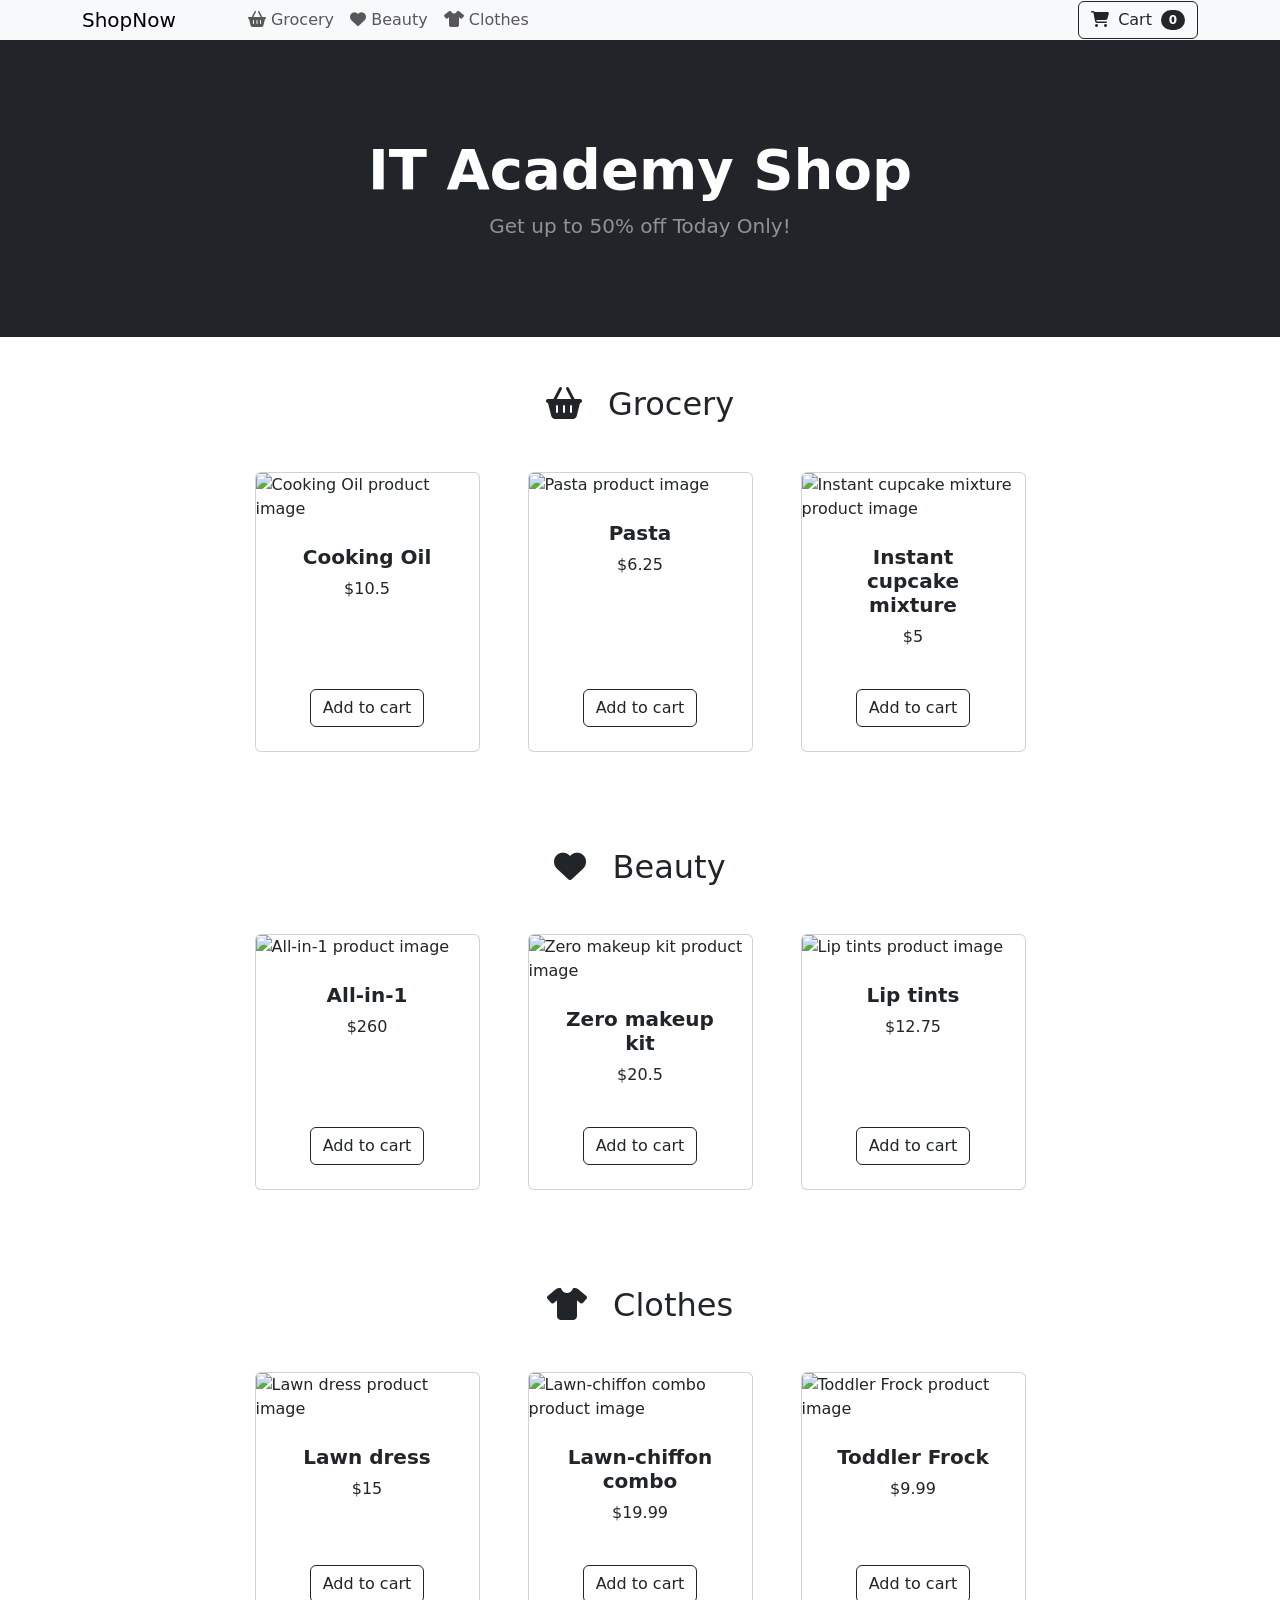
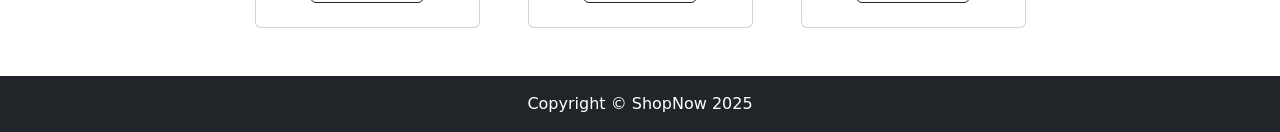
==== index.html @ 82473263 "Execici 7:  Restar i sumar productes del carret" ====
<!DOCTYPE html>
<html lang="en">

<head>
	<meta charset="utf-8" />
	<meta name="viewport" content="width=device-width, initial-scale=1, shrink-to-fit=no" />
	<meta name="description" content="ShopNow - Your one-stop shop for grocery, beauty and clothes" />
	<meta name="author" content="IT Academy" />
	<meta name="theme-color" content="#212529" />
	<title>ShopNow - Online Shopping</title>
	<!-- Favicon-->
	<link rel="icon" type="image/x-icon" href="images/favicon.ico" />
	<link href="https://cdn.jsdelivr.net/npm/bootstrap@5.3.0/dist/css/bootstrap.min.css" rel="stylesheet"
		integrity="sha384-9ndCyUaIbzAi2FUVXJi0CjmCapSmO7SnpJef0486qhLnuZ2cdeRhO02iuK6FUUVM" crossorigin="anonymous">

	<!-- Fontawesome icons-->
	<link rel="stylesheet" href="https://cdnjs.cloudflare.com/ajax/libs/font-awesome/6.4.0/css/all.min.css"
		integrity="sha512-iecdLmaskl7CVkqkXNQ/ZH/XLlvWZOJyj7Yy7tcenmpD1ypASozpmT/E0iPtmFIB46ZmdtAc9eNBvH0H/ZpiBw=="
		crossorigin="anonymous" referrerpolicy="no-referrer" />
	<link rel="stylesheet" href="css/styles.css">
</head>

<body>
	<!-- Skip Navigation -->
	<a href="#main-content" class="skip-link visually-hidden-focusable">Skip to main content</a>

	<!-- Navigation-->
	<header class="primary-header">
		<nav class="navbar py-3 py-lg-0 navbar-light bg-light navbar-expand-lg" id="main-nav">
			<div class="container">
				<a class="navbar-brand" href="#!" aria-label="ShopNow Home">ShopNow</a>

				<aside class="shopping-cart-wrapper d-flex flex-row order-lg-last align-items-center">
					<button class="navbar-toggler order-last" type="button" data-bs-toggle="collapse"
						data-bs-target="#navbar" aria-expanded="false" aria-controls="navbar"
						aria-label="Toggle navigation">
						<span class="navbar-toggler-icon"></span>
					</button>

					<div class="navbar-nav me-3 me-lg-0 d-flex flex-row align-items-center">
						<button class="btn btn-outline-dark cart-button" type="button" data-bs-toggle="modal"
							data-bs-target="#cartModal" data-bs-auto-close="outside" aria-label="Open shopping cart">
							<i class="fas fa-shopping-cart me-1" aria-hidden="true"></i>
							<span>Cart</span>
							<span class="badge bg-dark text-white ms-1 rounded-pill" id="count_product">0</span>
						</button>
					</div>
				</aside>

				<nav id="navbar" class="navbar-collapse collapse">
					<ul class="navbar-nav me-auto mb-4 mb-lg-0 ms-lg-5">
						<li class="nav-item">
							<a class="nav-link" href="#grocery">
								<i class="fas fa-shopping-basket" aria-hidden="true"></i>
								<span>Grocery</span>
							</a>
						</li>
						<li class="nav-item">
							<a class="nav-link" href="#beauty">
								<i class="fas fa-heart" aria-hidden="true"></i>
								<span>Beauty</span>
							</a>
						</li>
						<li class="nav-item">
							<a class="nav-link" href="#clothes">
								<i class="fas fa-tshirt" aria-hidden="true"></i>
								<span>Clothes</span>
							</a>
						</li>
					</ul>
				</nav>
			</div>
		</nav>
	</header>

	<main id="main-content">
		<!-- Hero Section -->
		<section class="hero bg-dark py-5" aria-label="Promotional banner">
			<div class="container px-4 px-lg-5 my-5">
				<div class="text-center text-white">
					<h1 class="display-4 fw-bolder">IT Academy Shop</h1>
					<p class="lead fw-normal text-white-50 mb-0">Get up to 50% off Today Only!</p>
				</div>
			</div>
		</section>

		<!-- Product Sections -->
		<article class="product-section pt-5" id="grocery">
			<h2 class="text-center">
				<i class="fas fa-shopping-basket pe-3" aria-hidden="true"></i>
				<span>Grocery</span>
			</h2>
			<div class="container px-4 px-lg-5 mt-5">
				<div class="row gx-4 gx-lg-5 row-cols-2 row-cols-md-3 row-cols-xl-4 justify-content-center">
					<!-- Product Cards -->
					<div class="col mb-5">
						<article class="card product-card h-100">
							<img class="card-img-top" src="./images/product.svg" alt="Cooking Oil product image"
								loading="lazy" />
							<div class="card-body p-4">
								<div class="text-center">
									<h3 class="h5 fw-bolder">Cooking Oil</h3>
									<p class="price">$10.5</p>
								</div>
							</div>
							<div class="card-footer p-4 pt-0 border-top-0 bg-transparent">
								<div class="text-center">
									<button type="button" class="btn btn-outline-dark add-to-cart" data-product-id="1"
										aria-label="Add Cooking Oil to cart">
										Add to cart
									</button>
								</div>
							</div>
						</article>
					</div>
					<div class="col mb-5">
						<article class="card product-card h-100">
							<img class="card-img-top" src="./images/product.svg" alt="Pasta product image"
								loading="lazy" />
							<div class="card-body p-4">
								<div class="text-center">
									<h3 class="h5 fw-bolder">Pasta</h3>
									<p class="price">$6.25</p>
								</div>
							</div>
							<div class="card-footer p-4 pt-0 border-top-0 bg-transparent">
								<div class="text-center">
									<button type="button" class="btn btn-outline-dark add-to-cart" data-product-id="2"
										aria-label="Add Pasta to cart">
										Add to cart
									</button>
								</div>
							</div>
						</article>
					</div>
					<div class="col mb-5">
						<article class="card product-card h-100">
							<img class="card-img-top" src="./images/product.svg"
								alt="Instant cupcake mixture product image" loading="lazy" />
							<div class="card-body p-4">
								<div class="text-center">
									<h3 class="h5 fw-bolder">Instant cupcake mixture</h3>
									<p class="price">$5</p>
								</div>
							</div>
							<div class="card-footer p-4 pt-0 border-top-0 bg-transparent">
								<div class="text-center">
									<button type="button" class="btn btn-outline-dark add-to-cart" data-product-id="3"
										aria-label="Add Instant cupcake mixture to cart">
										Add to cart
									</button>
								</div>
							</div>
						</article>
					</div>
				</div>
			</div>
		</article>
		<article class="product-section pt-5" id="beauty">
			<h2 class="text-center">
				<i class="fas fa-heart pe-3" aria-hidden="true"></i>
				<span>Beauty</span>
			</h2>
			<div class="container px-4 px-lg-5 mt-5">
				<div class="row gx-4 gx-lg-5 row-cols-2 row-cols-md-3 row-cols-xl-4 justify-content-center">
					<!-- Product Cards -->
					<div class="col mb-5">
						<article class="card product-card h-100">
							<img class="card-img-top" src="./images/product.svg" alt="All-in-1 product image"
								loading="lazy" />
							<div class="card-body p-4">
								<div class="text-center">
									<h3 class="h5 fw-bolder">All-in-1</h3>
									<p class="price">$260</p>
								</div>
							</div>
							<div class="card-footer p-4 pt-0 border-top-0 bg-transparent">
								<div class="text-center">
									<button type="button" class="btn btn-outline-dark add-to-cart" data-product-id="4"
										aria-label="Add All-in-1 to cart">
										Add to cart
									</button>
								</div>
							</div>
						</article>
					</div>
					<div class="col mb-5">
						<article class="card product-card h-100">
							<img class="card-img-top" src="./images/product.svg" alt="Zero makeup kit product image"
								loading="lazy" />
							<div class="card-body p-4">
								<div class="text-center">
									<h3 class="h5 fw-bolder">Zero makeup kit</h3>
									<p class="price">$20.5</p>
								</div>
							</div>
							<div class="card-footer p-4 pt-0 border-top-0 bg-transparent">
								<div class="text-center">
									<button type="button" class="btn btn-outline-dark add-to-cart" data-product-id="5"
										aria-label="Add Zero makeup kit to cart">
										Add to cart
									</button>
								</div>
							</div>
						</article>
					</div>
					<div class="col mb-5">
						<article class="card product-card h-100">
							<img class="card-img-top" src="./images/product.svg" alt="Lip tints product image"
								loading="lazy" />
							<div class="card-body p-4">
								<div class="text-center">
									<h3 class="h5 fw-bolder">Lip tints</h3>
									<p class="price">$12.75</p>
								</div>
							</div>
							<div class="card-footer p-4 pt-0 border-top-0 bg-transparent">
								<div class="text-center">
									<button type="button" class="btn btn-outline-dark add-to-cart" data-product-id="6"
										aria-label="Add Lip tints to cart">
										Add to cart
									</button>
								</div>
							</div>
						</article>
					</div>
				</div>
			</div>
		</article>
		<article class="product-section pt-5" id="clothes">
			<h2 class="text-center">
				<i class="fas fa-tshirt pe-3" aria-hidden="true"></i>
				<span>Clothes</span>
			</h2>
			<div class="container px-4 px-lg-5 mt-5">
				<div class="row gx-4 gx-lg-5 row-cols-2 row-cols-md-3 row-cols-xl-4 justify-content-center">
					<!-- Product Cards -->
					<div class="col mb-5">
						<article class="card product-card h-100">
							<img class="card-img-top" src="./images/product.svg" alt="Lawn dress product image"
								loading="lazy" />
							<div class="card-body p-4">
								<div class="text-center">
									<h3 class="h5 fw-bolder">Lawn dress</h3>
									<p class="price">$15</p>
								</div>
							</div>
							<div class="card-footer p-4 pt-0 border-top-0 bg-transparent">
								<div class="text-center">
									<button type="button" class="btn btn-outline-dark add-to-cart" data-product-id="7"
										aria-label="Add Lawn dress to cart">
										Add to cart
									</button>
								</div>
							</div>
						</article>
					</div>
					<div class="col mb-5">
						<article class="card product-card h-100">
							<img class="card-img-top" src="./images/product.svg" alt="Lawn-chiffon combo product image"
								loading="lazy" />
							<div class="card-body p-4">
								<div class="text-center">
									<h3 class="h5 fw-bolder">Lawn-chiffon combo</h3>
									<p class="price">$19.99</p>
								</div>
							</div>
							<div class="card-footer p-4 pt-0 border-top-0 bg-transparent">
								<div class="text-center">
									<button type="button" class="btn btn-outline-dark add-to-cart" data-product-id="8"
										aria-label="Add Lawn-chiffon combo to cart">
										Add to cart
									</button>
								</div>
							</div>
						</article>
					</div>
					<div class="col mb-5">
						<article class="card product-card h-100">
							<img class="card-img-top" src="./images/product.svg" alt="Toddler Frock product image"
								loading="lazy" />
							<div class="card-body p-4">
								<div class="text-center">
									<h3 class="h5 fw-bolder">Toddler Frock</h3>
									<p class="price">$9.99</p>
								</div>
							</div>
							<div class="card-footer p-4 pt-0 border-top-0 bg-transparent">
								<div class="text-center">
									<button type="button" class="btn btn-outline-dark add-to-cart" data-product-id="9"
										aria-label="Add Toddler Frock to cart">
										Add to cart
									</button>
								</div>
							</div>
						</article>
					</div>
				</div>
			</div>
		</article>
	</main>

	<!-- Footer-->
	<footer class="py-3 bg-dark">
		<div class="container">
			<p class="m-0 text-center text-white">Copyright &copy; ShopNow <span id="current-year">2025</span></p>
		</div>
	</footer>

	<div class="modal fade" id="cartModal" tabindex="-1" aria-labelledby="cartModalLabel" aria-hidden="true">
		<div class="modal-dialog">
			<div class="modal-content">
				<div class="modal-header">
					<h5 class="modal-title" id="cartModalLabel">
						<i class="fas fa-cart-arrow-down" aria-hidden="true"></i>
						My Cart
					</h5>
					<button type="button" class="btn-close" data-bs-dismiss="modal" aria-label="Close"></button>
				</div>
				<div class="modal-body">
					<h3 class="text-center bill px-5">Shopping Cart</h3>
					<div class="table-responsive">
						<table class="table">
							<thead>
								<tr>
									<th scope="col">Product</th>
									<th scope="col"></th>
									<th scope="col">Price</th>
									<th scope="col"></th>
									<th scope="col">Qty.</th>
									<th scope="col">Total <small>(with discount)</small></th>
								</tr>
							</thead>
							<tbody id="cart_list">
								<tr>
									<th scope="row">Cooking oil</th>
									<td>$10.5</td>
									<td>2</td>
									<td>$21</td>
								</tr>
							</tbody>
						</table>
					</div>
					<div class="text-center fs-3">
						Total: $<span id="total_price">100</span>
					</div>
					<div class="text-center">
						<a href="checkout.html" class="btn btn-primary m-3">Checkout</a>
						<button type="button" class="btn btn-secondary m-3" id="clean-cart">Clean Cart</button>
					</div>
				</div>
			</div>
		</div>
	</div>

	<!-- Bootstrap core JS-->
	<script src="https://cdn.jsdelivr.net/npm/bootstrap@5.3.0/dist/js/bootstrap.bundle.min.js"
		integrity="sha384-geWF76RCwLtnZ8qwWowPQNguL3RmwHVBC9FhGdlKrxdiJJigb/j/68SIy3Te4Bkz" crossorigin="anonymous">
	</script>

	<!-- Core theme JS-->
	<script src="js/shop.js" type="module"></script>
	<script src="js/checkout.js" type="module"></script>
</body>

</html>
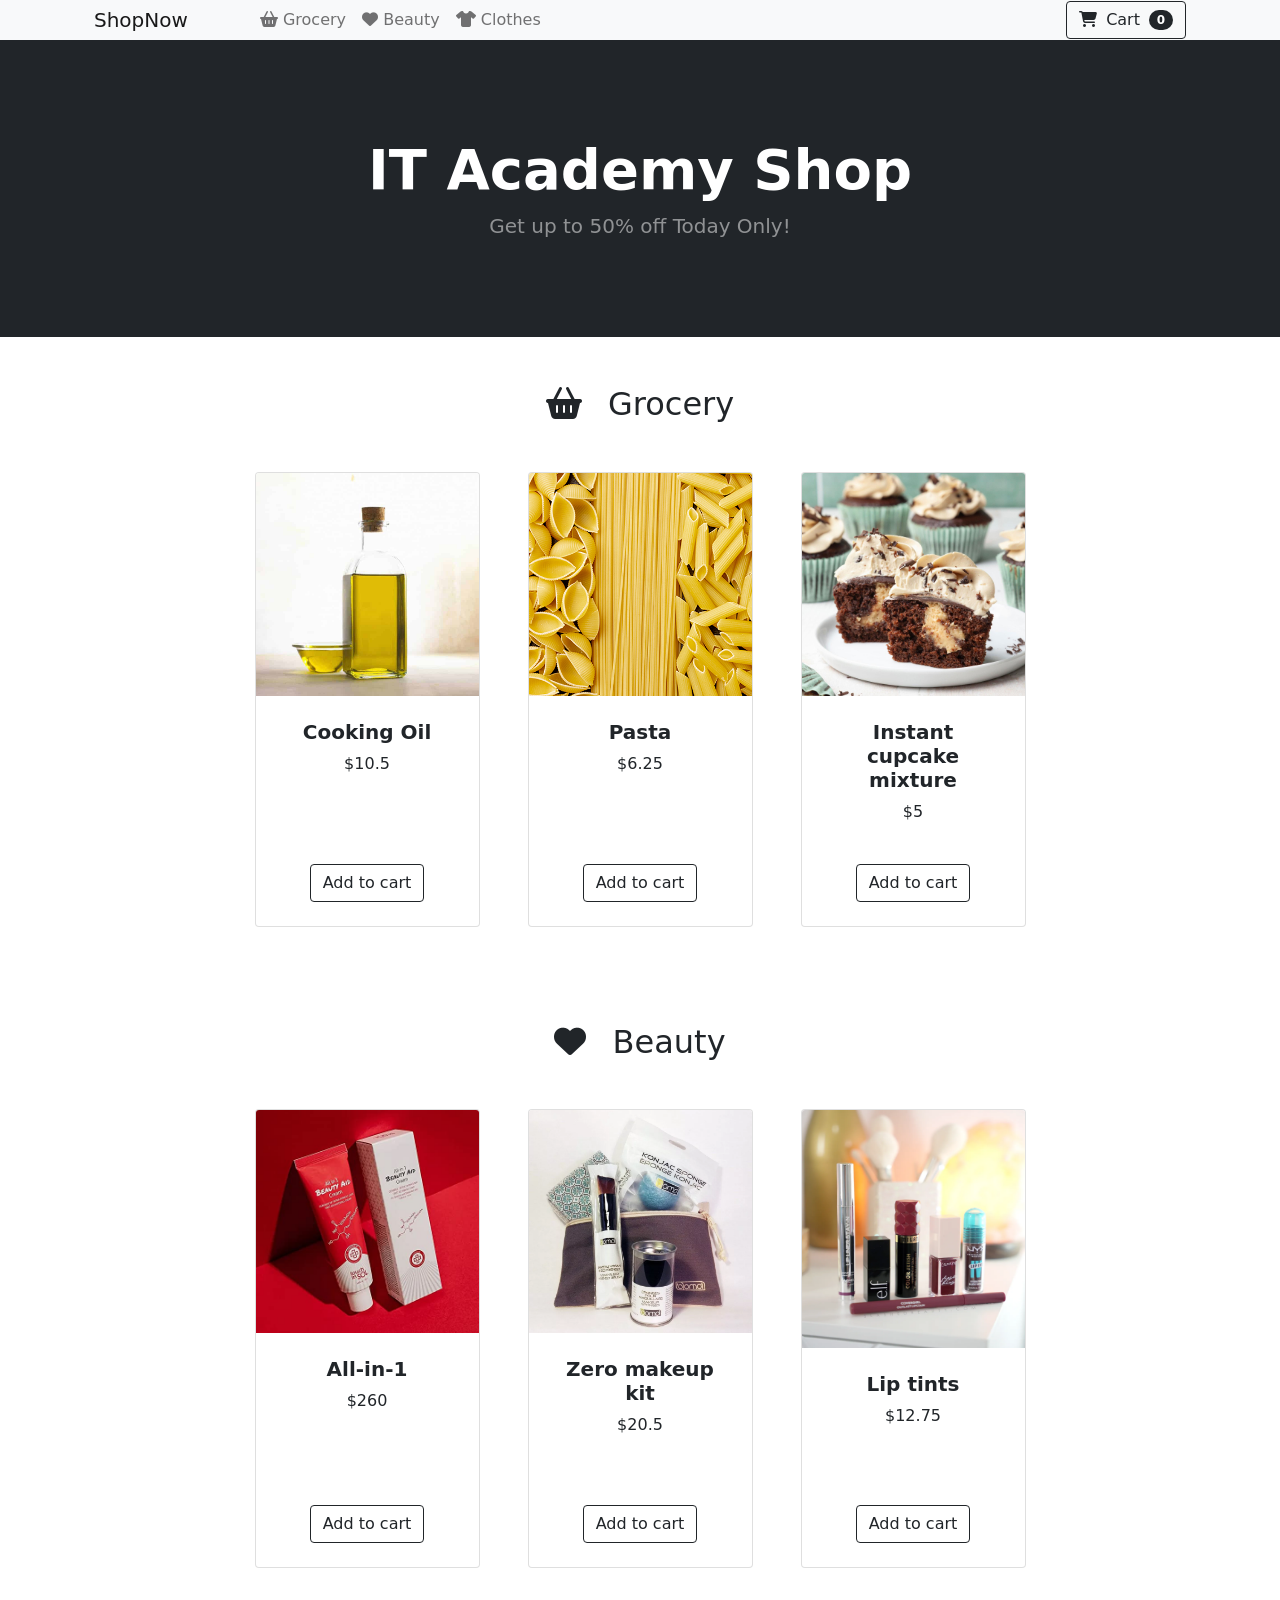
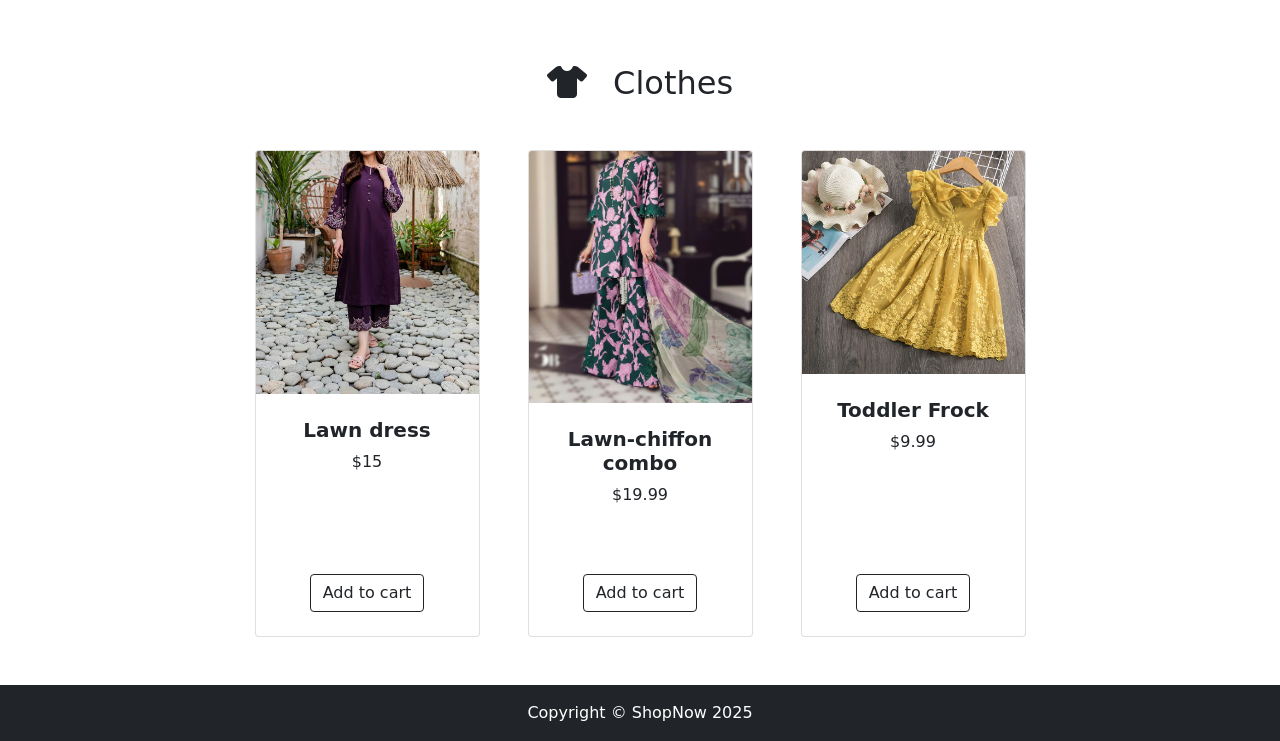
==== commit ebb84c88: "Cavis post code review" ====
--- a/index.html
+++ b/index.html
@@ -28,7 +28,7 @@
 	<header class="primary-header">
 		<nav class="navbar py-3 py-lg-0 navbar-light bg-light navbar-expand-lg" id="main-nav">
 			<div class="container">
-				<a class="navbar-brand" href="#!" aria-label="ShopNow Home">ShopNow</a>
+				<a class="navbar-brand" href="./index.html" aria-label="ShopNow Home">ShopNow</a>
 
 				<aside class="shopping-cart-wrapper d-flex flex-row order-lg-last align-items-center">
 					<button class="navbar-toggler order-last" type="button" data-bs-toggle="collapse"
@@ -95,7 +95,7 @@
 					<!-- Product Cards -->
 					<div class="col mb-5">
 						<article class="card product-card h-100">
-							<img class="card-img-top" src="./images/product.svg" alt="Cooking Oil product image"
+							<img class="card-img-top" src="./images/Cooking Oil.jpg" alt="Cooking Oil product image"
 								loading="lazy" />
 							<div class="card-body p-4">
 								<div class="text-center">
@@ -115,7 +115,7 @@
 					</div>
 					<div class="col mb-5">
 						<article class="card product-card h-100">
-							<img class="card-img-top" src="./images/product.svg" alt="Pasta product image"
+							<img class="card-img-top" src="./images/pasta.jpg" alt="Pasta product image"
 								loading="lazy" />
 							<div class="card-body p-4">
 								<div class="text-center">
@@ -135,7 +135,7 @@
 					</div>
 					<div class="col mb-5">
 						<article class="card product-card h-100">
-							<img class="card-img-top" src="./images/product.svg"
+							<img class="card-img-top" src="./images/Instant cupcake mixture.jpg"
 								alt="Instant cupcake mixture product image" loading="lazy" />
 							<div class="card-body p-4">
 								<div class="text-center">
@@ -166,7 +166,7 @@
 					<!-- Product Cards -->
 					<div class="col mb-5">
 						<article class="card product-card h-100">
-							<img class="card-img-top" src="./images/product.svg" alt="All-in-1 product image"
+							<img class="card-img-top" src="./images/All-in-1.jpg" alt="All-in-1 product image"
 								loading="lazy" />
 							<div class="card-body p-4">
 								<div class="text-center">
@@ -186,7 +186,7 @@
 					</div>
 					<div class="col mb-5">
 						<article class="card product-card h-100">
-							<img class="card-img-top" src="./images/product.svg" alt="Zero makeup kit product image"
+							<img class="card-img-top" src="./images/Zero makeup kit.jpg" alt="Zero makeup kit product image"
 								loading="lazy" />
 							<div class="card-body p-4">
 								<div class="text-center">
@@ -206,7 +206,7 @@
 					</div>
 					<div class="col mb-5">
 						<article class="card product-card h-100">
-							<img class="card-img-top" src="./images/product.svg" alt="Lip tints product image"
+							<img class="card-img-top" src="./images/Lip tints.webp" alt="Lip tints product image"
 								loading="lazy" />
 							<div class="card-body p-4">
 								<div class="text-center">
@@ -237,7 +237,7 @@
 					<!-- Product Cards -->
 					<div class="col mb-5">
 						<article class="card product-card h-100">
-							<img class="card-img-top" src="./images/product.svg" alt="Lawn dress product image"
+							<img class="card-img-top" src="./images/Lawn dress.webp" alt="Lawn dress product image"
 								loading="lazy" />
 							<div class="card-body p-4">
 								<div class="text-center">
@@ -257,7 +257,7 @@
 					</div>
 					<div class="col mb-5">
 						<article class="card product-card h-100">
-							<img class="card-img-top" src="./images/product.svg" alt="Lawn-chiffon combo product image"
+							<img class="card-img-top" src="./images/Lawn-chiffon combo.webp" alt="Lawn-chiffon combo product image"
 								loading="lazy" />
 							<div class="card-body p-4">
 								<div class="text-center">
@@ -277,7 +277,7 @@
 					</div>
 					<div class="col mb-5">
 						<article class="card product-card h-100">
-							<img class="card-img-top" src="./images/product.svg" alt="Toddler Frock product image"
+							<img class="card-img-top" src="./images/Toddler Frock.webp" alt="Toddler Frock product image"
 								loading="lazy" />
 							<div class="card-body p-4">
 								<div class="text-center">
